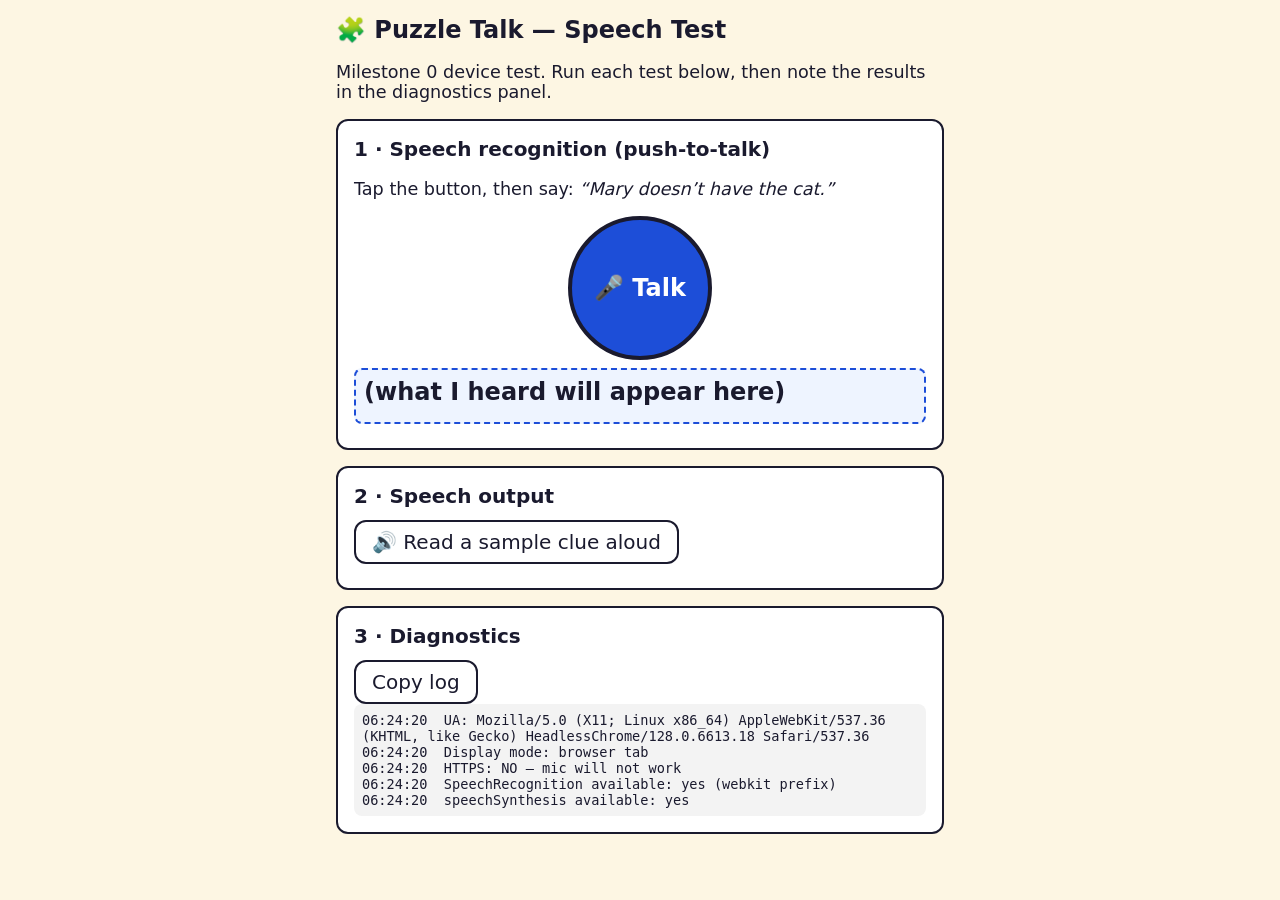
==== speech-test.html @ c0456bee "Milestone 0: speech recognition/synthesis test harness Co-Authored-By: Claude Fable 5 <noreply@anthr" ====
<!DOCTYPE html>
<html lang="en">
<head>
<meta charset="utf-8">
<meta name="viewport" content="width=device-width, initial-scale=1">
<title>Puzzle Talk — Speech Test</title>
<link rel="manifest" href="manifest.webmanifest">
<style>
  :root {
    --ink: #1a1a2e;
    --paper: #fdf6e3;
    --blue: #1d4ed8;
    --red: #b91c1c;
    --green: #15803d;
  }
  * { box-sizing: border-box; }
  body {
    margin: 0;
    padding: 1rem;
    font-family: -apple-system, system-ui, sans-serif;
    font-size: 1.25rem; /* ~20px */
    background: var(--paper);
    color: var(--ink);
    max-width: 40rem;
    margin-inline: auto;
  }
  h1 { font-size: 1.5rem; margin: 0 0 0.5rem; }
  section {
    border: 2px solid var(--ink);
    border-radius: 0.75rem;
    padding: 1rem;
    margin-bottom: 1rem;
    background: #fff;
  }
  h2 { font-size: 1.25rem; margin: 0 0 0.75rem; }
  button {
    font-size: 1.25rem;
    font-family: inherit;
    min-height: 44px;
    min-width: 44px;
    border-radius: 0.75rem;
    border: 2px solid var(--ink);
    background: #fff;
    color: var(--ink);
    padding: 0.5rem 1rem;
    cursor: pointer;
  }
  #talkBtn {
    display: block;
    width: 9rem;
    height: 9rem;
    margin: 0.5rem auto;
    border-radius: 50%;
    background: var(--blue);
    color: #fff;
    border: 4px solid var(--ink);
    font-size: 1.5rem;
    font-weight: bold;
  }
  #talkBtn.listening {
    background: var(--red);
    animation: pulse 1s infinite;
  }
  @keyframes pulse { 50% { transform: scale(1.05); } }
  #heard {
    min-height: 3.5rem;
    font-size: 1.5rem;
    font-weight: bold;
    padding: 0.5rem;
    border: 2px dashed var(--blue);
    border-radius: 0.5rem;
    background: #eef4ff;
  }
  .status { font-size: 1.1rem; margin-top: 0.5rem; }
  .ok { color: var(--green); font-weight: bold; }
  .bad { color: var(--red); font-weight: bold; }
  #log {
    font-family: ui-monospace, Menlo, monospace;
    font-size: 0.85rem;
    white-space: pre-wrap;
    word-break: break-word;
    background: #f3f3f3;
    border-radius: 0.5rem;
    padding: 0.5rem;
    max-height: 16rem;
    overflow-y: auto;
  }
</style>
</head>
<body>
<h1>🧩 Puzzle Talk — Speech Test</h1>
<p style="font-size:1.1rem">Milestone 0 device test. Run each test below, then note the results in the diagnostics panel.</p>

<section>
  <h2>1 · Speech recognition (push-to-talk)</h2>
  <p style="font-size:1.1rem">Tap the button, then say: <em>“Mary doesn’t have the cat.”</em></p>
  <button id="talkBtn">🎤 Talk</button>
  <div id="heard">(what I heard will appear here)</div>
  <div class="status" id="recStatus"></div>
</section>

<section>
  <h2>2 · Speech output</h2>
  <button id="speakBtn">🔊 Read a sample clue aloud</button>
  <div class="status" id="ttsStatus"></div>
</section>

<section>
  <h2>3 · Diagnostics</h2>
  <button id="copyBtn">Copy log</button>
  <div id="log"></div>
</section>

<script>
const logEl = document.getElementById('log');
function log(msg) {
  const line = new Date().toISOString().slice(11, 19) + '  ' + msg;
  logEl.textContent += line + '\n';
  logEl.scrollTop = logEl.scrollHeight;
}

// --- Environment report ---
const standalone = window.matchMedia('(display-mode: standalone)').matches
  || window.navigator.standalone === true;
log('UA: ' + navigator.userAgent);
log('Display mode: ' + (standalone ? 'STANDALONE (home-screen app)' : 'browser tab'));
log('HTTPS: ' + (location.protocol === 'https:' ? 'yes' : 'NO — mic will not work'));
const SR = window.SpeechRecognition || window.webkitSpeechRecognition;
log('SpeechRecognition available: ' + (SR ? 'yes' + (window.SpeechRecognition ? ' (unprefixed)' : ' (webkit prefix)') : 'NO'));
log('speechSynthesis available: ' + ('speechSynthesis' in window ? 'yes' : 'NO'));

// --- Recognition test ---
const talkBtn = document.getElementById('talkBtn');
const heardEl = document.getElementById('heard');
const recStatus = document.getElementById('recStatus');
let rec = null;
let listening = false;

if (!SR) {
  talkBtn.disabled = true;
  recStatus.innerHTML = '<span class="bad">✗ SpeechRecognition is not available on this device/browser.</span>';
}

talkBtn.addEventListener('click', () => {
  if (listening) { try { rec.stop(); } catch (e) {} return; }
  primeTTS(); // user gesture: also unlock audio output

  // Fresh instance per use — Safari instances can go stale.
  rec = new SR();
  rec.lang = 'en-US';
  rec.continuous = false;
  rec.interimResults = true;
  rec.maxAlternatives = 3;

  const t0 = Date.now();
  let finalText = '';

  rec.onstart = () => {
    listening = true;
    talkBtn.classList.add('listening');
    talkBtn.textContent = '👂 Listening…';
    heardEl.textContent = '…';
    log('recognition started');
  };
  rec.onresult = (e) => {
    let interim = '';
    for (const res of e.results) {
      if (res.isFinal) {
        finalText += res[0].transcript;
        log('FINAL: "' + res[0].transcript.trim() + '" (confidence ' +
            (res[0].confidence ? res[0].confidence.toFixed(2) : 'n/a') + ')');
        for (let i = 1; i < res.length; i++) {
          log('  alt' + i + ': "' + res[i].transcript.trim() + '"');
        }
      } else {
        interim += res[0].transcript;
      }
    }
    heardEl.textContent = (finalText || interim) || '…';
  };
  rec.onerror = (e) => {
    log('recognition ERROR: ' + e.error + (e.message ? ' — ' + e.message : ''));
    recStatus.innerHTML = '<span class="bad">✗ Error: ' + e.error + '</span>';
  };
  rec.onend = () => {
    listening = false;
    talkBtn.classList.remove('listening');
    talkBtn.textContent = '🎤 Talk';
    log('recognition ended after ' + ((Date.now() - t0) / 1000).toFixed(1) + 's');
    if (finalText.trim()) {
      recStatus.innerHTML = '<span class="ok">✓ Heard you.</span>';
    } else if (!recStatus.textContent.includes('Error')) {
      recStatus.innerHTML = '<span class="bad">✗ Ended without hearing anything.</span>';
    }
  };

  try {
    rec.start();
  } catch (err) {
    log('rec.start() threw: ' + err.message);
    recStatus.innerHTML = '<span class="bad">✗ Could not start: ' + err.message + '</span>';
  }
});

// --- Synthesis test ---
const speakBtn = document.getElementById('speakBtn');
const ttsStatus = document.getElementById('ttsStatus');
let primed = false;

function primeTTS() {
  if (primed || !('speechSynthesis' in window)) return;
  const u = new SpeechSynthesisUtterance(' ');
  u.volume = 0;
  speechSynthesis.speak(u);
  primed = true;
  log('TTS primed with silent utterance');
}

speakBtn.addEventListener('click', () => {
  if (!('speechSynthesis' in window)) {
    ttsStatus.innerHTML = '<span class="bad">✗ speechSynthesis not available.</span>';
    return;
  }
  speechSynthesis.cancel();
  const u = new SpeechSynthesisUtterance(
    'Clue three. The teacher does not own the dog, and Mary lives next to the person who drinks tea.');
  u.rate = 0.9;
  u.onstart = () => { log('TTS started (voice: ' + (u.voice ? u.voice.name : 'default') + ')'); };
  u.onend = () => {
    log('TTS finished');
    ttsStatus.innerHTML = '<span class="ok">✓ If you heard the clue clearly, this test passes.</span>';
  };
  u.onerror = (e) => {
    log('TTS ERROR: ' + e.error);
    ttsStatus.innerHTML = '<span class="bad">✗ Error: ' + e.error + '</span>';
  };
  speechSynthesis.speak(u);
  log('TTS speak() called; voices loaded: ' + speechSynthesis.getVoices().length);
});

// --- Copy log ---
document.getElementById('copyBtn').addEventListener('click', async () => {
  try {
    await navigator.clipboard.writeText(logEl.textContent);
    log('(log copied to clipboard)');
  } catch (e) {
    log('clipboard copy failed: ' + e.message + ' — select and copy manually');
  }
});
</script>
</body>
</html>
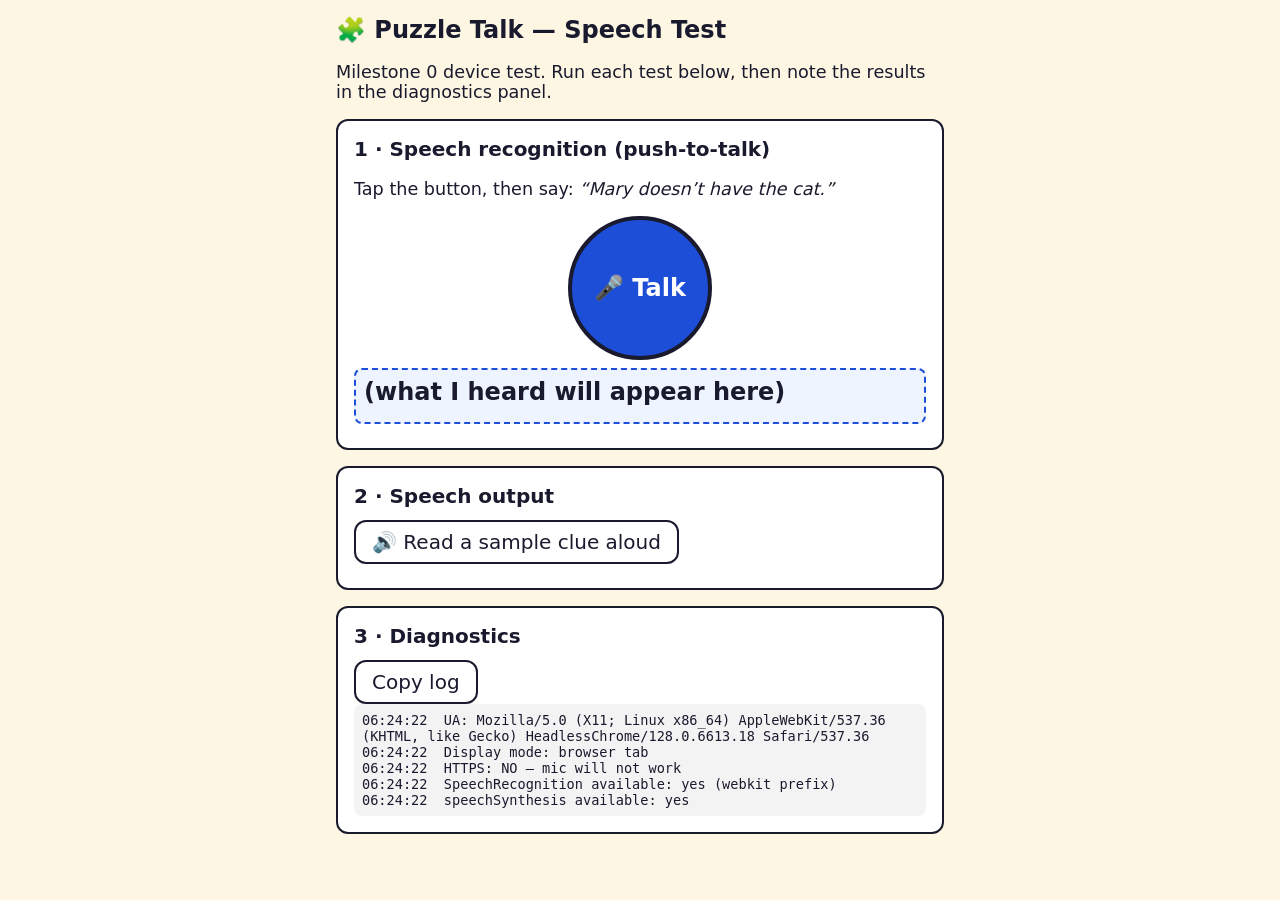
==== commit 25b68a1b: "Re-pick speech voice at speak time (iOS loads voice list late) iOS Safari often never fires voicesch" ====
--- a/speech-test.html
+++ b/speech-test.html
@@ -235,7 +235,9 @@
     ttsStatus.innerHTML = '<span class="bad">✗ Error: ' + e.error + '</span>';
   };
   speechSynthesis.speak(u);
+  const en = speechSynthesis.getVoices().filter(v => v.lang && v.lang.startsWith('en'));
   log('TTS speak() called; voices loaded: ' + speechSynthesis.getVoices().length);
+  log('English voices: ' + (en.map(v => v.name).join(', ') || '(none listed)'));
 });
 
 // --- Copy log ---
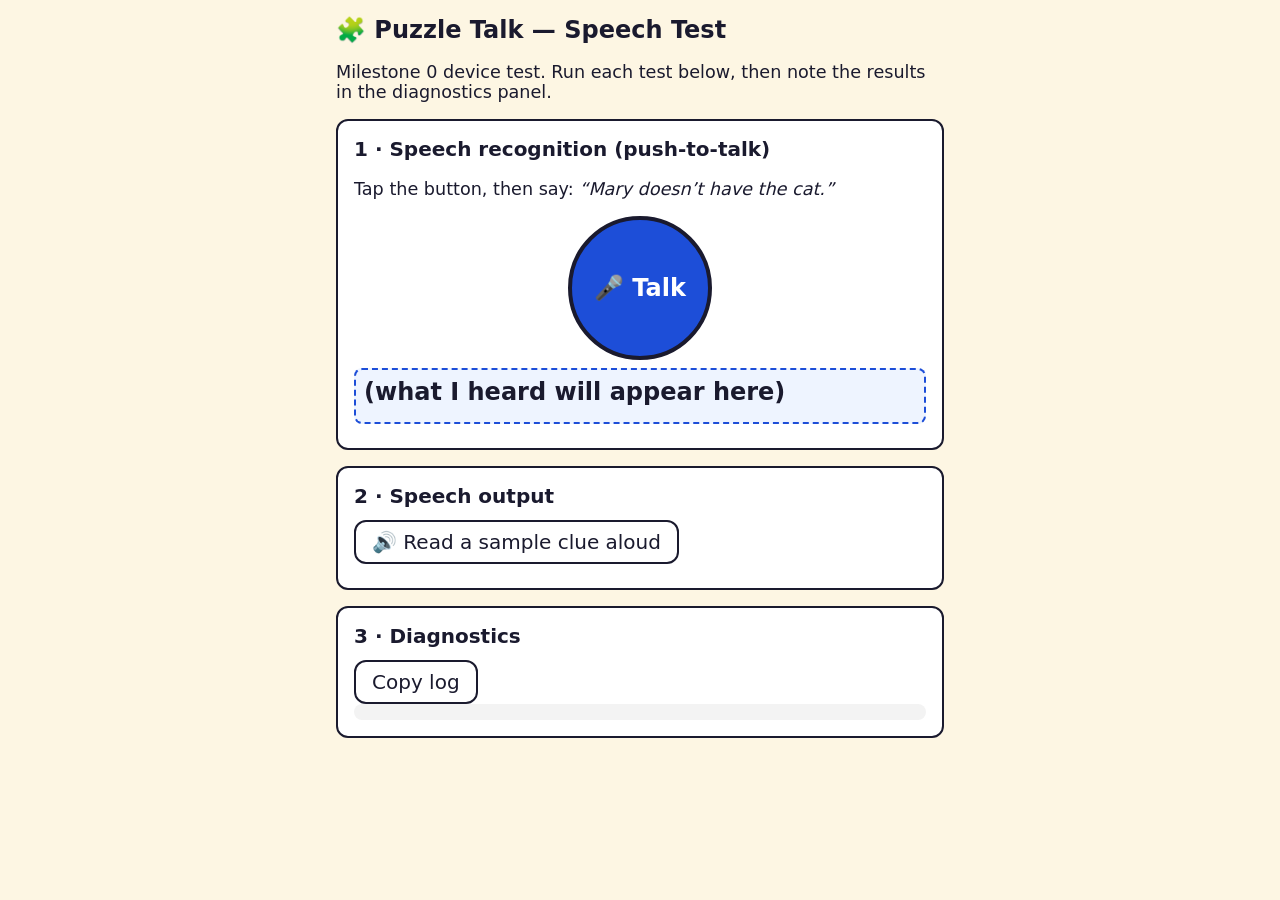
==== commit 0aa1da09: "Wait for Safari's lazily-loaded voice list before speaking Safari returns an empty voice list until " ====
--- a/speech-test.html
+++ b/speech-test.html
@@ -216,14 +216,23 @@
   log('TTS primed with silent utterance');
 }
 
-speakBtn.addEventListener('click', () => {
+speakBtn.addEventListener('click', async () => {
   if (!('speechSynthesis' in window)) {
     ttsStatus.innerHTML = '<span class="bad">✗ speechSynthesis not available.</span>';
     return;
   }
   speechSynthesis.cancel();
+  // Wait briefly for the lazily-loaded voice list (mirrors the main app)
+  const t0 = Date.now();
+  while (speechSynthesis.getVoices().length === 0 && Date.now() - t0 < 600) {
+    await new Promise(r => setTimeout(r, 50));
+  }
+  log('voice list ready after ' + (Date.now() - t0) + 'ms');
   const u = new SpeechSynthesisUtterance(
     'Clue three. The teacher does not own the dog, and Mary lives next to the person who drinks tea.');
+  const en = speechSynthesis.getVoices().filter(v => v.lang && v.lang.startsWith('en'));
+  const best = en.find(v => /premium|enhanced/i.test(v.name)) || en.find(v => /ava|zoe|samantha|allison/i.test(v.name));
+  if (best) u.voice = best;
   u.rate = 0.9;
   u.onstart = () => { log('TTS started (voice: ' + (u.voice ? u.voice.name : 'default') + ')'); };
   u.onend = () => {
